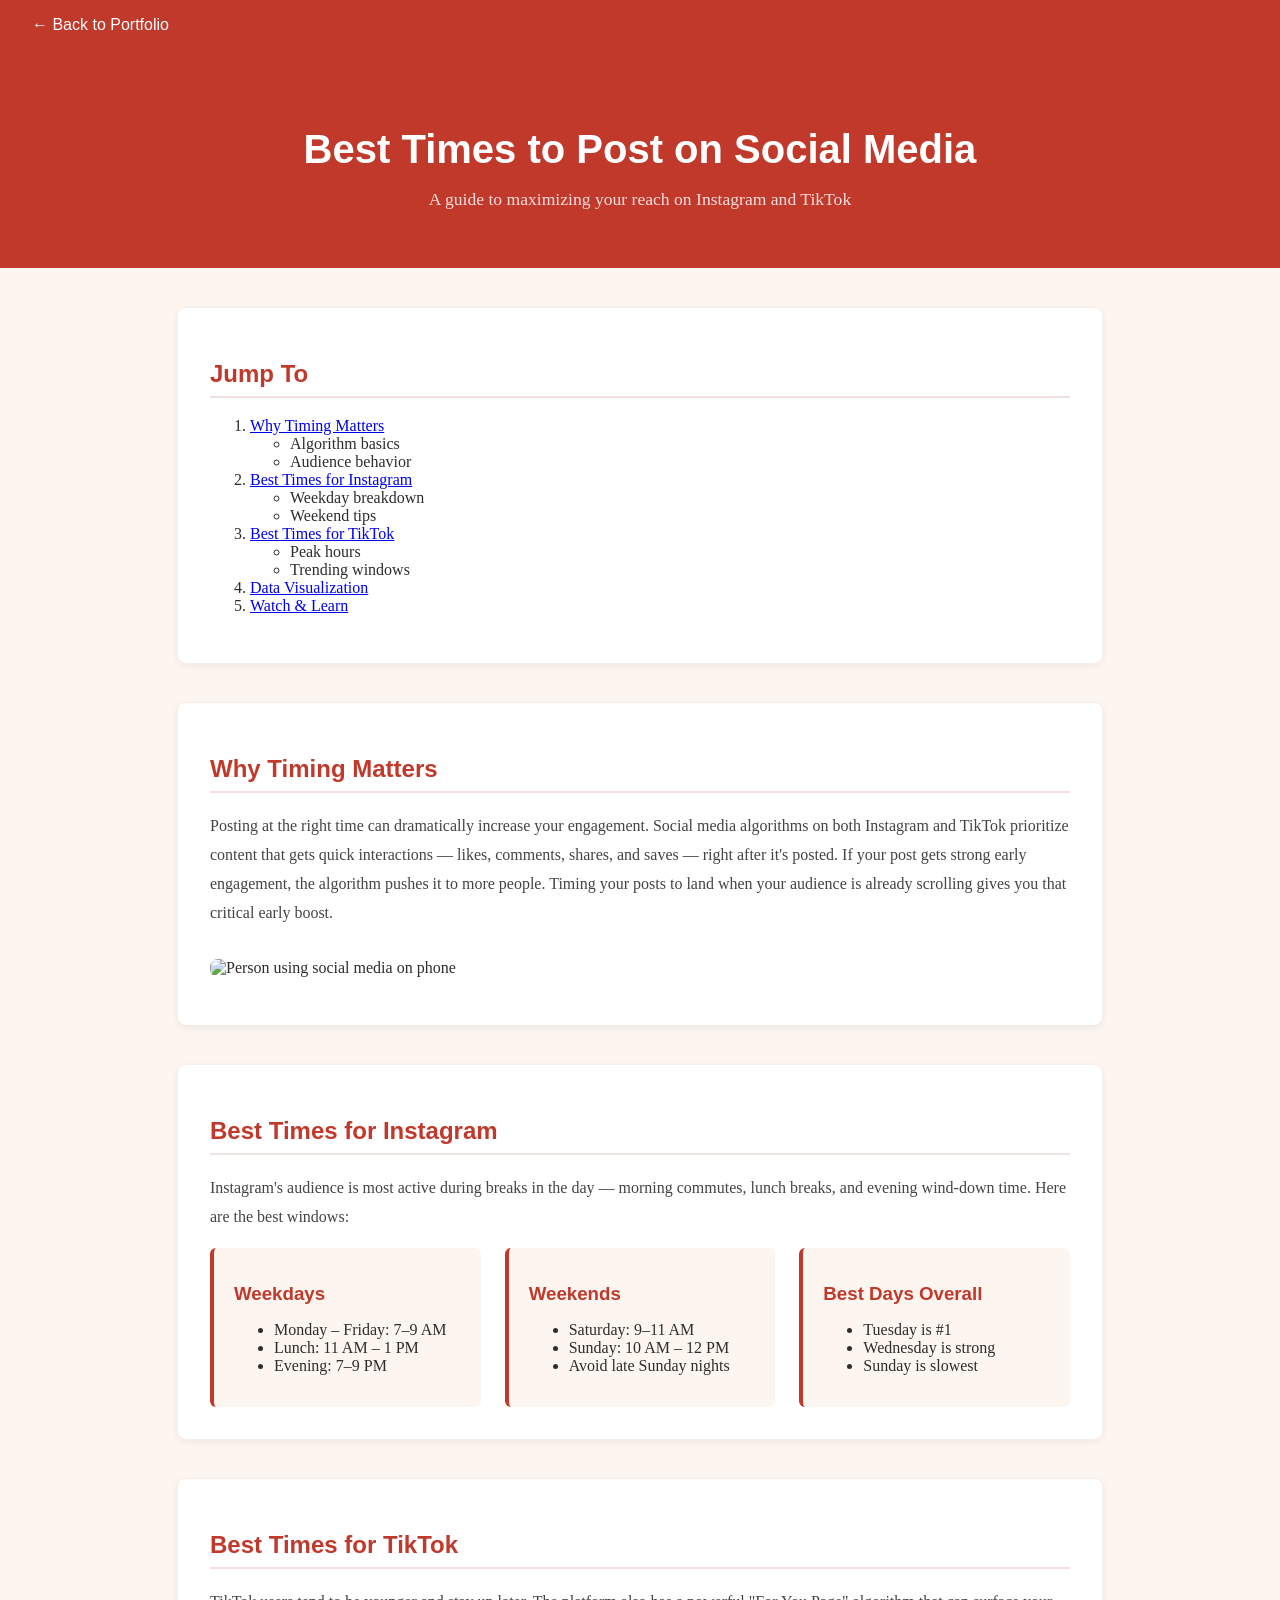
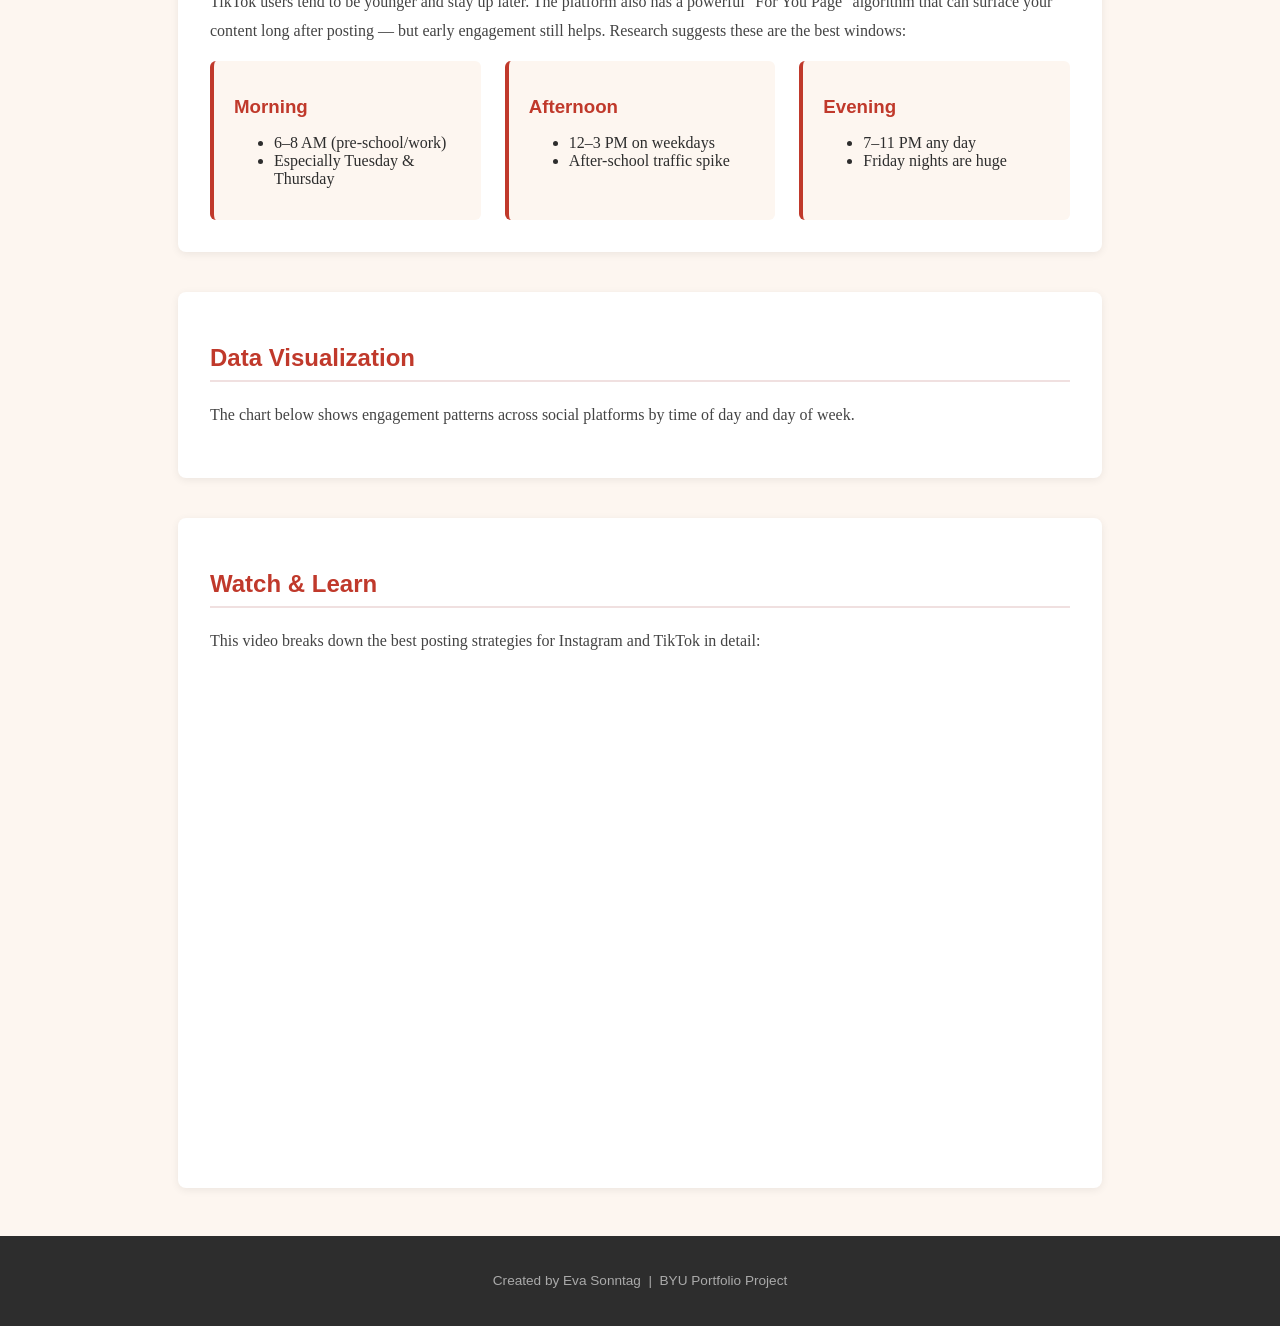
==== scratch.html @ e4d7a190 "Add files via upload" ====
<!DOCTYPE html>
<html lang="en">
<head>
  <meta charset="UTF-8">
  <meta name="viewport" content="width=device-width, initial-scale=1.0">
  <title>Best Times to Post on Social Media</title>
  <link rel="stylesheet" href="scratch.css">
</head>
<body>

  <!-- NAVIGATION BACK TO MAIN PAGE -->
  <div class="top-nav">
    <a href="index.html">← Back to Portfolio</a>
  </div>

  <!-- HEADER -->
  <div class="page-header">
    <h1>Best Times to Post on Social Media</h1>
    <p>A guide to maximizing your reach on Instagram and TikTok</p>
  </div>

  <!-- ON-PAGE ANCHOR MENU -->
  <div class="section">
    <h2>Jump To</h2>
    <ol>
      <li><a href="#why-timing">Why Timing Matters</a>
        <ul>
          <li>Algorithm basics</li>
          <li>Audience behavior</li>
        </ul>
      </li>
      <li><a href="#instagram">Best Times for Instagram</a>
        <ul>
          <li>Weekday breakdown</li>
          <li>Weekend tips</li>
        </ul>
      </li>
      <li><a href="#tiktok">Best Times for TikTok</a>
        <ul>
          <li>Peak hours</li>
          <li>Trending windows</li>
        </ul>
      </li>
      <li><a href="#data">Data Visualization</a></li>
      <li><a href="#video">Watch & Learn</a></li>
    </ol>
  </div>

  <!-- WHY TIMING MATTERS -->
  <div class="section" id="why-timing">
    <h2>Why Timing Matters</h2>
    <p>
      Posting at the right time can dramatically increase your engagement. Social media
      algorithms on both Instagram and TikTok prioritize content that gets quick
      interactions — likes, comments, shares, and saves — right after it's posted. If your
      post gets strong early engagement, the algorithm pushes it to more people. Timing
      your posts to land when your audience is already scrolling gives you that critical
      early boost.
    </p>
    <img
      src="https://images.unsplash.com/photo-1611162617213-7d7a39e9b1d7?w=800"
      alt="Person using social media on phone"
      class="page-image"
    >
  </div>

  <!-- INSTAGRAM -->
  <div class="section" id="instagram">
    <h2>Best Times for Instagram</h2>
    <p>Instagram's audience is most active during breaks in the day — morning commutes,
    lunch breaks, and evening wind-down time. Here are the best windows:</p>

    <div class="platform-grid">
      <div class="platform-card">
        <h3>Weekdays</h3>
        <ul>
          <li>Monday – Friday: 7–9 AM</li>
          <li>Lunch: 11 AM – 1 PM</li>
          <li>Evening: 7–9 PM</li>
        </ul>
      </div>
      <div class="platform-card">
        <h3>Weekends</h3>
        <ul>
          <li>Saturday: 9–11 AM</li>
          <li>Sunday: 10 AM – 12 PM</li>
          <li>Avoid late Sunday nights</li>
        </ul>
      </div>
      <div class="platform-card">
        <h3>Best Days Overall</h3>
        <ul>
          <li>Tuesday is #1</li>
          <li>Wednesday is strong</li>
          <li>Sunday is slowest</li>
        </ul>
      </div>
    </div>
  </div>

  <!-- TIKTOK -->
  <div class="section" id="tiktok">
    <h2>Best Times for TikTok</h2>
    <p>TikTok users tend to be younger and stay up later. The platform also has a powerful
    "For You Page" algorithm that can surface your content long after posting — but early
    engagement still helps. Research suggests these are the best windows:</p>

    <div class="platform-grid">
      <div class="platform-card">
        <h3>Morning</h3>
        <ul>
          <li>6–8 AM (pre-school/work)</li>
          <li>Especially Tuesday & Thursday</li>
        </ul>
      </div>
      <div class="platform-card">
        <h3>Afternoon</h3>
        <ul>
          <li>12–3 PM on weekdays</li>
          <li>After-school traffic spike</li>
        </ul>
      </div>
      <div class="platform-card">
        <h3>Evening</h3>
        <ul>
          <li>7–11 PM any day</li>
          <li>Friday nights are huge</li>
        </ul>
      </div>
    </div>
  </div>

  <!-- TABLEAU -->
  <div class="section" id="data">
    <h2>Data Visualization</h2>
    <p>The chart below shows engagement patterns across social platforms by time of day and day of week.</p>

    <div class='tableauPlaceholder' id='viz1776143191080' style='position: relative'>
  <noscript>
    <a href='#'>
      <img alt='Social Media Engagement and Reach' src='https://public.tableau.com/static/images/So/SocialMediaEngagementAndReach/SocialMediaEngagementandReach/1_rss.png' style='border: none' />
    </a>
  </noscript>
  <object class='tableauViz' style='display:none;'>
    <param name='host_url' value='https%3A%2F%2Fpublic.tableau.com%2F' />
    <param name='embed_code_version' value='3' />
    <param name='site_root' value='' />
    <param name='name' value='SocialMediaEngagementAndReach&#47;SocialMediaEngagementandReach' />
    <param name='tabs' value='no' />
    <param name='toolbar' value='yes' />
    <param name='animate_transition' value='yes' />
    <param name='display_static_image' value='yes' />
    <param name='display_spinner' value='yes' />
    <param name='display_overlay' value='yes' />
    <param name='display_count' value='yes' />
    <param name='language' value='en-US' />
  </object>
</div>
<script type='text/javascript'>
  var divElement = document.getElementById('viz1776143191080');
  var vizElement = divElement.getElementsByTagName('object')[0];
  if (divElement.offsetWidth > 800) {
    vizElement.style.width = '100%';
    vizElement.style.height = '600px';
  } else {
    vizElement.style.width = '100%';
    vizElement.style.height = '600px';
  }
  var scriptElement = document.createElement('script');
  scriptElement.src = 'https://public.tableau.com/javascripts/api/viz_v1.js';
  vizElement.parentNode.insertBefore(scriptElement, vizElement);
</script>
  </div>

  <!-- YOUTUBE VIDEO -->
  <div class="section" id="video">
    <h2>Watch & Learn</h2>
    <p>This video breaks down the best posting strategies for Instagram and TikTok in detail:</p>
    <div class="video-wrapper">
      <iframe
        src="https://www.youtube.com/embed/ezrEPQV88XU"
        title="Best Times to Post on Social Media"
        allowfullscreen>
      </iframe>
    </div>
  </div>

  <!-- FOOTER -->
  <div class="page-footer">
    <p>Created by Eva Sonntag &nbsp;|&nbsp; BYU Portfolio Project</p>
  </div>

</body>
</html>
---- scratch.css ----
body {
  font-family: 'Georgia', serif;
  background-color: #fdf6f0;
  color: #2d2d2d;
  margin: 0;
  padding: 0;
}

/* NAV */
.top-nav {
  background-color: #c0392b;
  padding: 1rem 2rem;
}
.top-nav a {
  color: #ffffff;
  text-decoration: none;
  font-family: 'Arial', sans-serif;
  font-size: 1rem;
  margin-right: 1.5rem;
}
.top-nav a:hover {
  text-decoration: underline;
}

/* HEADER */
.page-header {
  background-color: #c0392b;
  color: white;
  text-align: center;
  padding: 50px 20px 40px;
}
.page-header h1 {
  font-family: 'Arial', sans-serif;
  font-size: 2.5rem;
  margin-bottom: 0.5rem;
}
.page-header p {
  font-size: 1.1rem;
  color: #fddede;
}

/* SECTIONS */
.section {
  max-width: 860px;
  margin: 2.5rem auto;
  background: #ffffff;
  border-radius: 8px;
  padding: 2rem;
  box-shadow: 0 2px 8px rgba(0,0,0,0.07);
}
.section h2 {
  font-family: 'Arial', sans-serif;
  color: #c0392b;
  border-bottom: 2px solid #f0e0e0;
  padding-bottom: 0.5rem;
  margin-bottom: 1.2rem;
}
.section p {
  line-height: 1.8;
  color: #444;
}

/* PLATFORM CARDS */
.platform-grid {
  display: flex;
  gap: 1.5rem;
  flex-wrap: wrap;
  margin-top: 1rem;
}
.platform-card {
  flex: 1;
  min-width: 200px;
  background-color: #fdf6f0;
  border-left: 4px solid #c0392b;
  border-radius: 6px;
  padding: 1rem 1.25rem;
}
.platform-card h3 {
  font-family: 'Arial', sans-serif;
  color: #c0392b;
  margin-bottom: 0.5rem;
}

/* IMAGE */
.page-image {
  width: 100%;
  border-radius: 8px;
  margin: 1rem 0;
}

/* VIDEO */
.video-wrapper {
  position: relative;
  padding-bottom: 56.25%;
  height: 0;
  overflow: hidden;
  border-radius: 8px;
  margin-top: 1rem;
}
.video-wrapper iframe {
  position: absolute;
  top: 0; left: 0;
  width: 100%;
  height: 100%;
  border: none;
}

/* FOOTER */
.page-footer {
  background-color: #2d2d2d;
  color: #aaaaaa;
  text-align: center;
  padding: 1.5rem;
  font-family: 'Arial', sans-serif;
  font-size: 0.85rem;
  margin-top: 3rem;
}
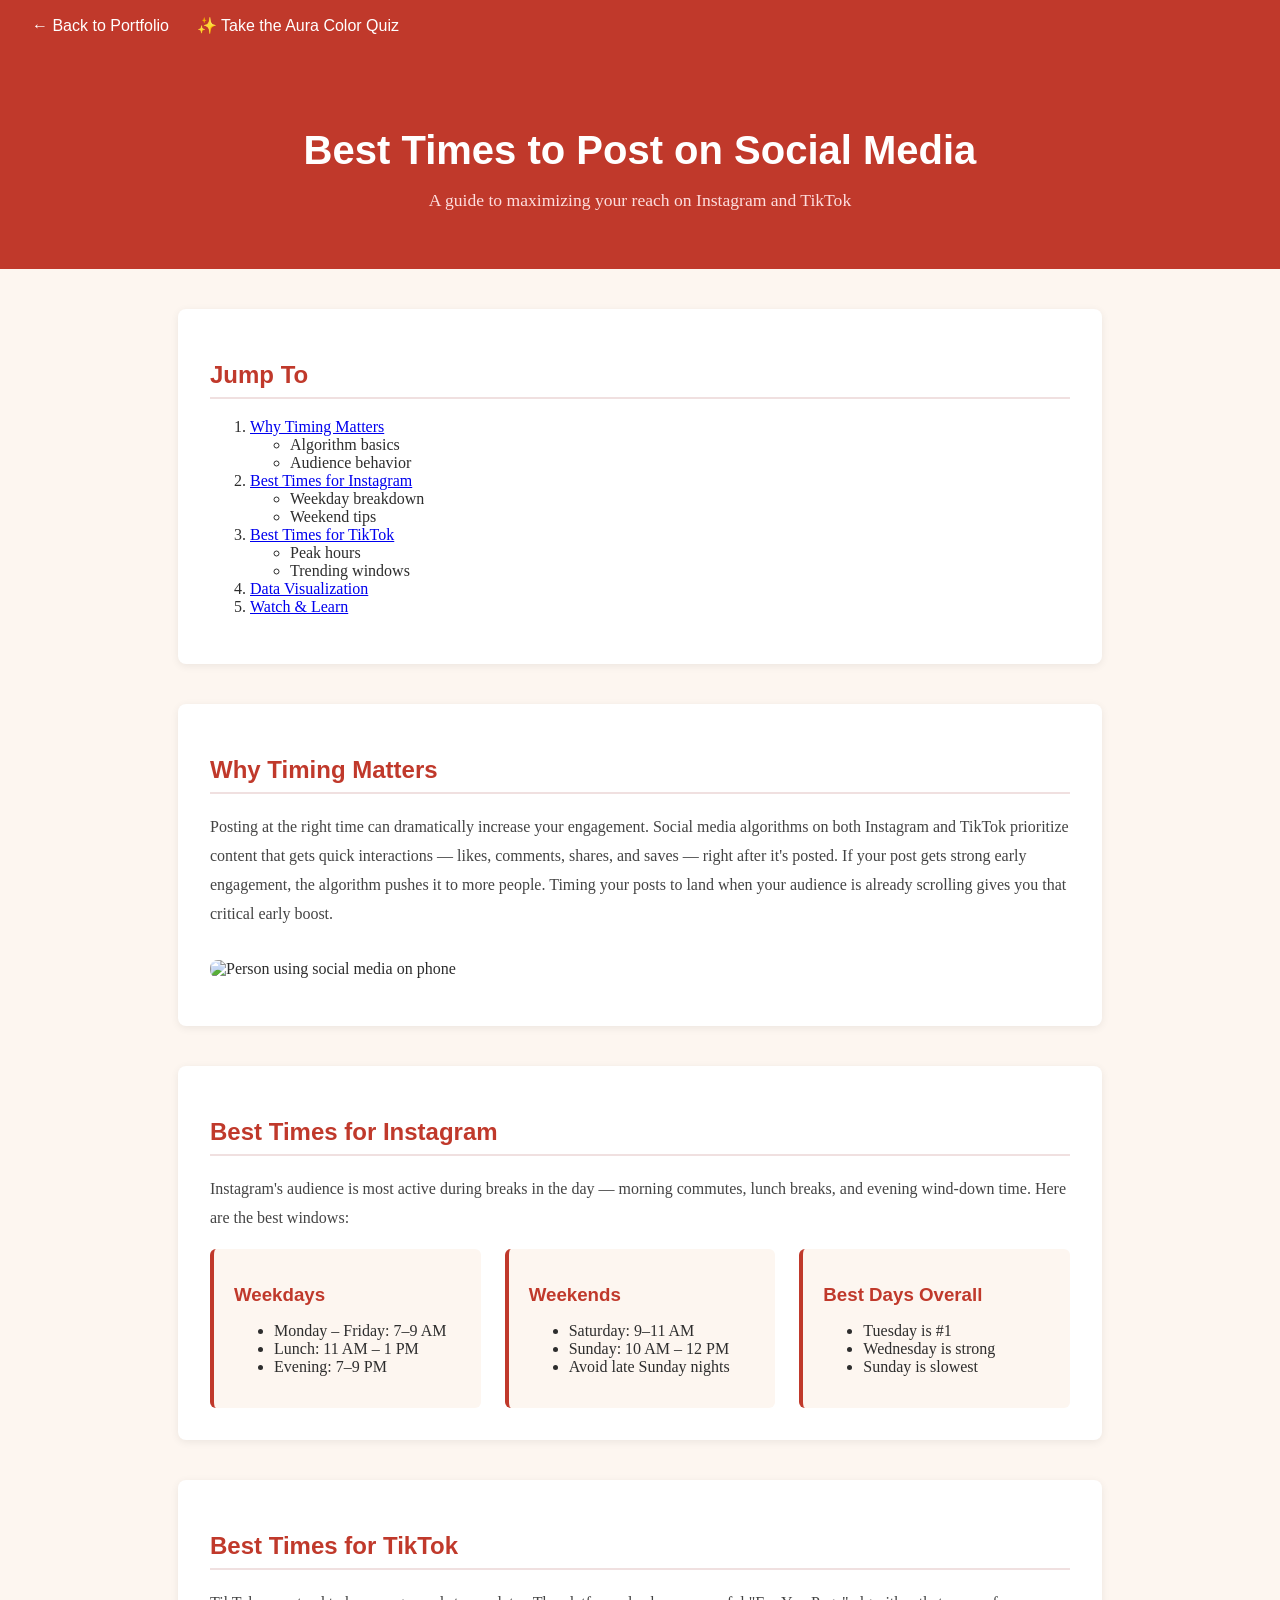
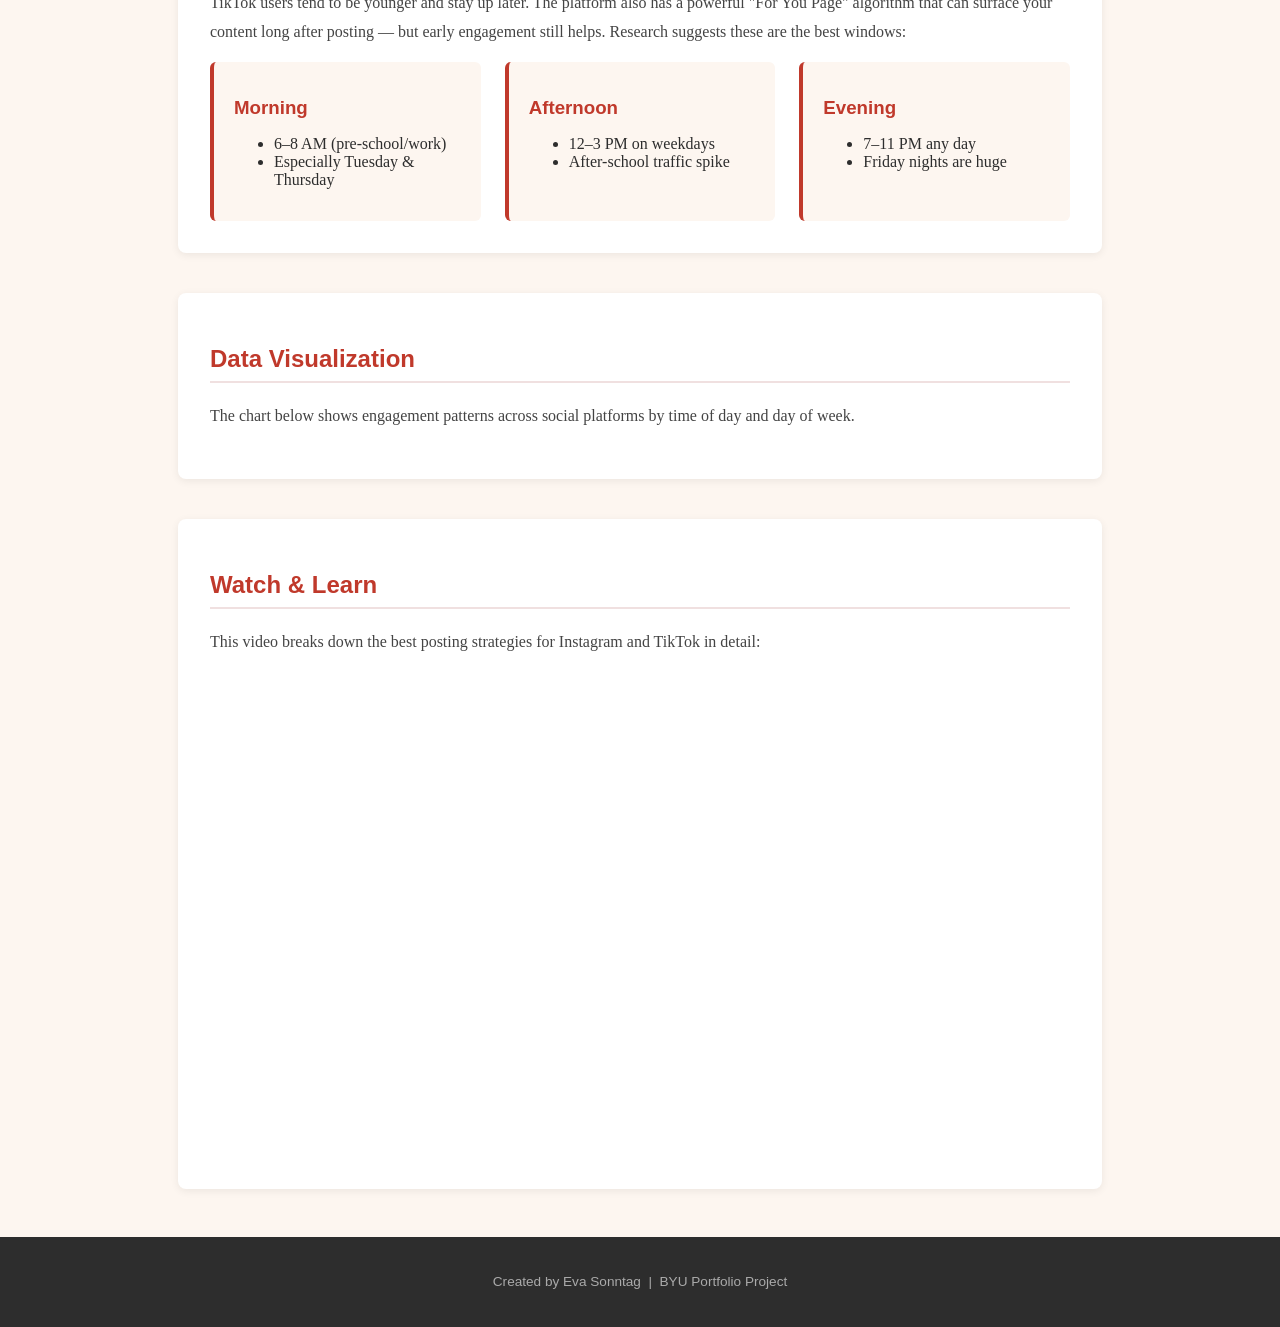
==== commit a0e86a8b: "Update scratch.html" ====
--- a/scratch.html
+++ b/scratch.html
@@ -11,6 +11,7 @@
   <!-- NAVIGATION BACK TO MAIN PAGE -->
   <div class="top-nav">
     <a href="index.html">← Back to Portfolio</a>
+    <a href="app.html">✨ Take the Aura Color Quiz</a>
   </div>
 
   <!-- HEADER -->
@@ -191,4 +192,4 @@
   </div>
 
 </body>
-</html>+</html>
